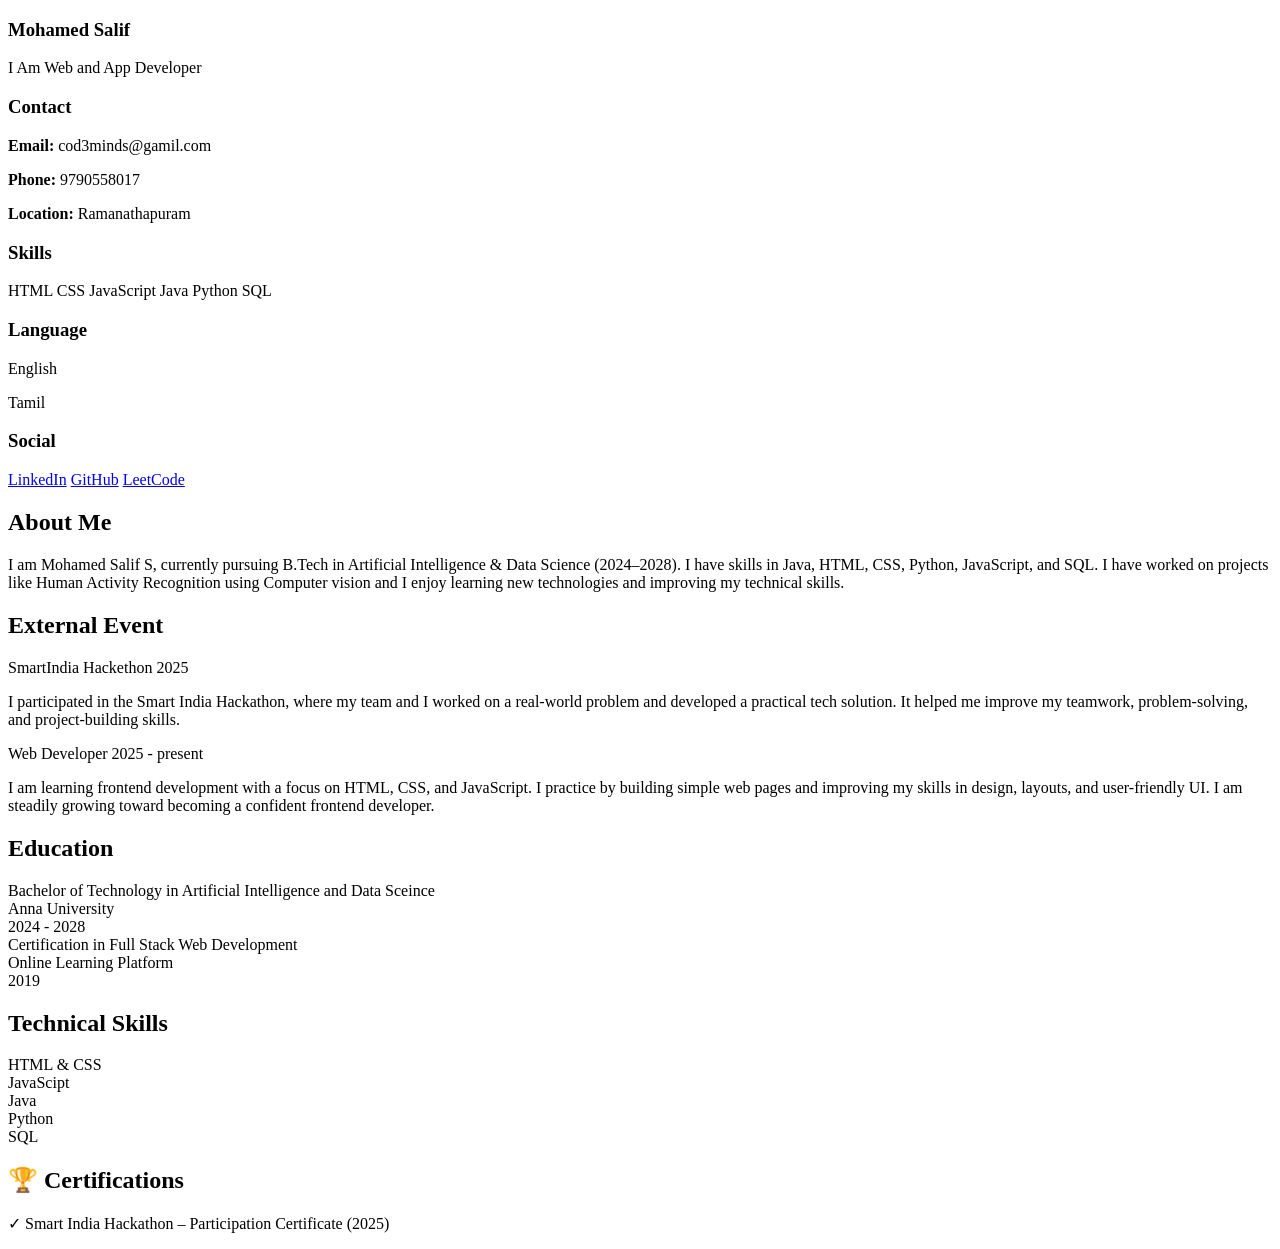
==== index.html @ 082717f1 "add two files" ====
<!DOCTYPE html>
<html lang="en">
<head>
    <meta charset="UTF-8">
    <meta name="viewport" content="width=device-width, initial-scale=1.0">
    <title>CV Resume</title>
    <link rel="stylesheet" href="/CV/style.css">
</head>
<body>
    <div class="container">
        <div class="sidebar">
            <div class="profile-img"></div>
            <h3>Mohamed Salif</h3>
            <p class="jop-title">I Am Web and App Developer</p>
        
            <div class="sidebar-section">
                <h3>Contact</h3>
                <div class="contact-info">
                    
                    <p><strong>Email:</strong> cod3minds@gamil.com</p>
                    <p><strong>Phone:</strong> 9790558017</p>
                    <p><strong>Location:</strong> Ramanathapuram</p>
                </div>
            </div>
            <div class="sidebar-section">

                <h3>Skills</h3>
                <div class="skills">
                    <span class="skill-tag">HTML</span>
                    <span class="skill-tag">CSS</span>
                    <span class="skill-tag">JavaScript</span>
                    <span class="skill-tag">Java</span>
                    <span class="skill-tag">Python</span>
                    <span class="skill-tag">SQL</span>
                </div>
            </div>
            <div class="sidebar-section">
                <h3>Language</h3>
                <div class="contact-info">
                    <p>English</p>
                    <p>Tamil</p>
                </div>
            </div>
            <div class="sidebar-section">
                <h3>Social</h3>
                <div class="social-info">
                    <a href="https://www.linkedin.com/in/mohd-salif-s/" target="_blank">LinkedIn</a>
                    <a href="https://github.com/mohdsalif-git" target="_blank">GitHub</a>
                    <a href="https://leetcode.com/u/Mohamed_Salif/" target="_blank">LeetCode</a>
                </div>
            </div>
        </div>
        <div class="main-contant">
            <div class="section">
                <h2>About Me</h2>
                <p>I am Mohamed Salif S, currently pursuing B.Tech in Artificial Intelligence & Data Science (2024–2028). I have skills in Java, HTML, CSS, Python, JavaScript, and SQL. I have worked on projects like Human Activity Recognition using Computer vision and I enjoy learning new technologies and improving my technical skills.</p>
            </div>
            <div class="section">
                <h2>External Event</h2>
                <div class="job">
                    <div class="job-header">
                        <span class="job-title-main">SmartIndia Hackethon</span>
                        <span class="job-data">2025</span>
                    </div>
                    <p class="company-name"></p>
                    <p class="job-description">I participated in the Smart India Hackathon, where my team and I worked on a real-world problem and developed a practical tech solution. It helped me improve my teamwork, problem-solving, and project-building skills.</p>
                </div>
                <div class="job">
                    <div class="job-header">
                        <span class="job-title-main">Web Developer</span>
                        <span class="job-data">2025 - present</span>
                    </div>
                    <p class="company-name"></p>
                    <p class="job-description">I am learning frontend development with a focus on HTML, CSS, and JavaScript. I practice by building simple web pages and improving my skills in design, layouts, and user-friendly UI. I am steadily growing toward becoming a confident frontend developer.</p>
                </div>
            </div>
            <div class="section">
                <h2>Education</h2>
                <div class="edu-item">
                    <div class="digree">Bachelor of Technology in Artificial Intelligence and Data Sceince</div>
                    <div class="university">Anna University</div>
                    <div class="date">2024 - 2028</div>
                </div>
                <div class="edu-item">
                    <div class="digree">Certification in Full Stack Web Development</div>
                    <div class="university">Online Learning Platform</div>
                    <div class="date">2019</div>
                </div>
            </div>
            <div class="section">
                <h2>Technical Skills</h2>

                <div class="skill-grid">
                    <div class="skill-items">
                        <div class="skill-name">HTML & CSS</div>
                        <div class="skill-bar">
                            <div class="skill-progress" style="width: 85%;"></div>
                        </div>
                    </div>
                    <div class="skill-items">
                        <div class="skill-name">JavaScipt</div>
                        <div class="skill-bar">
                            <div class="skill-progress" style="width: 10%;"></div>
                        </div>
                    </div>
                    <div class="skill-items">
                        <div class="skill-name">Java</div>
                        <div class="skill-bar">
                            <div class="skill-progress" style="width: 40%;"></div>
                        </div>
                    </div>
                    <div class="skill-items">
                        <div class="skill-name">Python</div>
                        <div class="skill-bar">
                            <div class="skill-progress" style="width: 70%;"></div>
                        </div>
                    </div>
                    <div class="skill-items">
                        <div class="skill-name">SQL</div>
                        <div class="skill-bar">
                            <div class="skill-progress" style="width: 30%;"></div>
                        </div>
                    </div>
                </div>
                <section class="section">
                    <h2>🏆 Certifications</h2>
                    <p>✓ Smart India Hackathon – Participation Certificate (2025)</p>
                </section>
            </div>
        </div>
    </div>
</body>
</html>
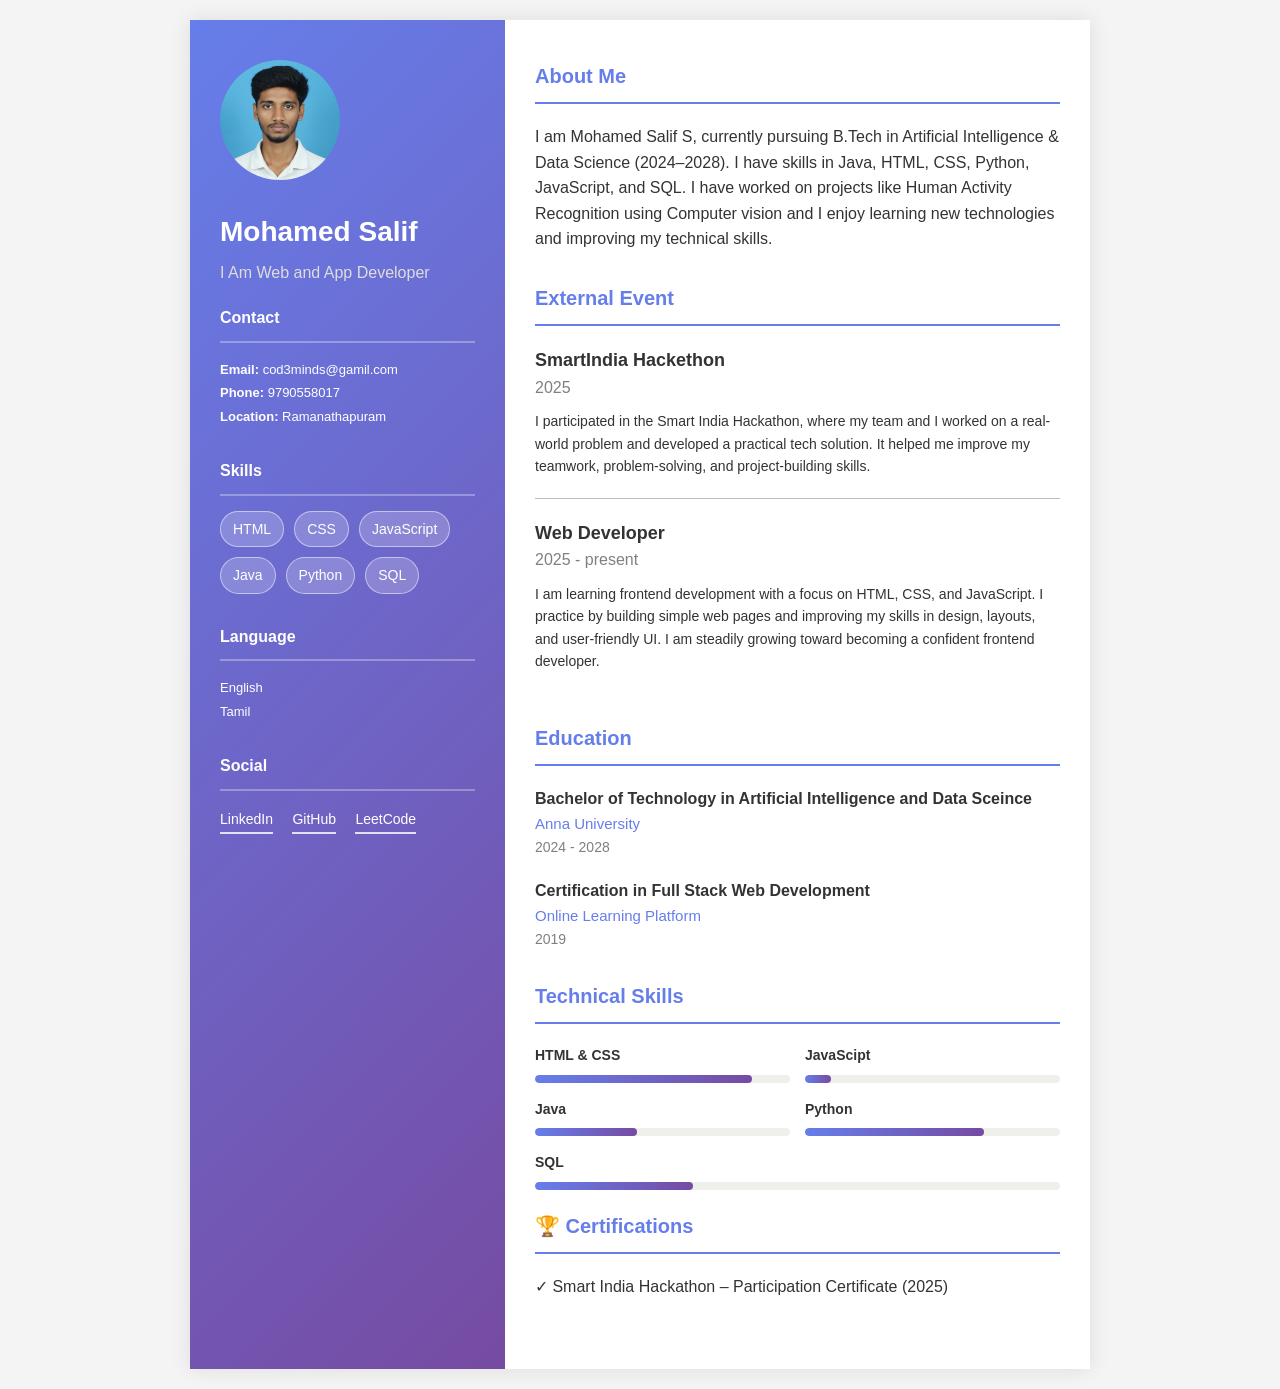
==== commit 4755b7e5: "change the bath direction" ====
--- a/index.html
+++ b/index.html
@@ -4,7 +4,7 @@
     <meta charset="UTF-8">
     <meta name="viewport" content="width=device-width, initial-scale=1.0">
     <title>CV Resume</title>
-    <link rel="stylesheet" href="/CV/style.css">
+    <link rel="stylesheet" href="/style.css">
 </head>
 <body>
     <div class="container">
--- a/style.css
+++ b/style.css
@@ -0,0 +1,184 @@
+*{
+            padding: 0;
+            margin: 0;
+            box-sizing: border-box;
+        }
+        body{
+            font-family: 'Segoe UI', Tahoma, Geneva, Verdana, sans-serif;
+            line-height: 1.6;
+            color: #333;
+            background-color: #f4f4f4;
+        }
+        .container{
+            max-width:900px;
+            margin: 20px auto;
+            background-color:antiquewhite;
+            box-shadow: 0 0 20px rgba(0, 0, 0, 0.1);
+            display: flex;
+            /* border-radius: 10px; */
+        }
+        .sidebar{
+            width: 35%;
+            background:linear-gradient(135deg, #667eea 0%, #764ba2 100%);
+            color: white;
+            padding: 40px 30px;
+            
+        }
+        .sidebar .profile-img{
+            width: 120px;
+            height: 120px;
+            background:url(/self.png);
+            background-size: cover;
+            border-radius: 50%;
+            margin-bottom:30px;
+        }
+        .sidebar h3{
+            font-size: 28px;
+            margin-bottom: 5px;
+        }
+        .jop-title{
+            font-size: 16px;
+            color: #ddd;
+            margin-bottom: 20px;
+        }
+        .sidebar-section{
+            margin-bottom:30px;
+        }
+        .sidebar-section h3{
+            font-size: 16px;
+            margin-bottom: 15px;
+            border-bottom: 2px solid rgba(255, 255, 255, 0.3);
+            padding-bottom: 10px;
+        }
+        .contact-info {
+            font-size: 13px;
+            line-height: 1.8;
+        }
+        .skills{
+            display: flex;
+            flex-wrap: wrap;
+            gap: 10px;
+        }
+        .skills .skill-tag{
+            padding: 6px 12px;
+            border: 1px solid rgba(255, 255, 255, 0.5);
+            border-radius: 20px;
+            background-color: rgba(255, 255, 255, 0.2);
+            font-size: 14px;
+        }
+        .social-info a{
+            display: inline-block;
+            color: white;
+            margin-right: 15px;
+            font-size: 14px;
+            padding-bottom: 2px;
+            text-decoration: none;
+            border-bottom: 2px solid rgba(255, 255, 255, 0.8);
+        }
+        .main-contant{
+            width: 65%;
+            padding: 40px 30px;
+            background-color: white;
+        }
+        .main-contant h2{
+            font-size: 20px;
+            color: #667eea;
+            margin-top: 0px;
+            margin-bottom: 20px;
+            padding-bottom: 10px;
+            border-bottom: 2px solid;    
+        }
+        .section{
+            margin-bottom: 30px;
+        }
+        .job{
+            margin-bottom: 20px;
+            padding-bottom: 20px;
+            border-bottom: 1px solid rgba(88, 88, 88, 0.4);
+        }
+        .job:last-child{
+            border: none;
+        }
+        .job .job-header{
+            margin-bottom: 10px;
+        }
+        .job .job-title-main{
+            font-weight: bold;
+            display: block;
+            font-size: 18px;
+        }
+        .job .job-data{
+            color: rgba(0, 0, 0, 0.5);
+            margin-bottom: 30px;
+        }
+        .company-name {
+            font-size: 14px;
+            color: #667eea;
+            font-weight: 500;
+            margin-bottom: 8px;
+        }
+        .job-description{
+            font-size: 14px;
+        }
+        .edu-item{
+            margin-bottom: 20px;
+        }
+        .edu-item .digree{
+            font-weight: 600;
+        }
+        .edu-item .university{
+            color: #667eea;
+            font-size: 15px;
+            font-weight: 500;
+        }
+        .edu-item .date{
+            /* font-style: italic; */
+            font-size: 14px;
+            color: rgba(0, 0, 0, 0.5);
+        }
+        .skill-grid {
+            display: flex;
+            flex-wrap: wrap;
+            gap: 15px;
+        }
+        .skill-items{
+            flex:1;
+            min-width: 200px;
+
+        }
+        .skill-items:last-child{
+            margin-bottom: 20px;
+        }
+        .skill-name{
+            font-size: 14px;
+            font-weight: 600;
+            margin-bottom: 8px;
+            color: #333;
+        }
+        .skill-bar{
+            height: 8px;
+            background-color: rgb(240, 240, 235);
+            border-radius: 10px;
+            overflow: hidden;
+        }
+        .skill-progress{
+            background: linear-gradient(90deg, #667eea, #764ba2);
+            /* width: 100%; */
+            height: 100%;
+            border-radius: 10px;
+        }
+        @media screen and (max-width:768px){
+
+            .container{
+                flex-direction: column;
+            }
+            .sidebar{
+                width: 100%;
+            }
+            .main-contant{
+                width: 100%;
+            }
+            .skill-grid{
+                flex-direction: column;
+            }
+        }
